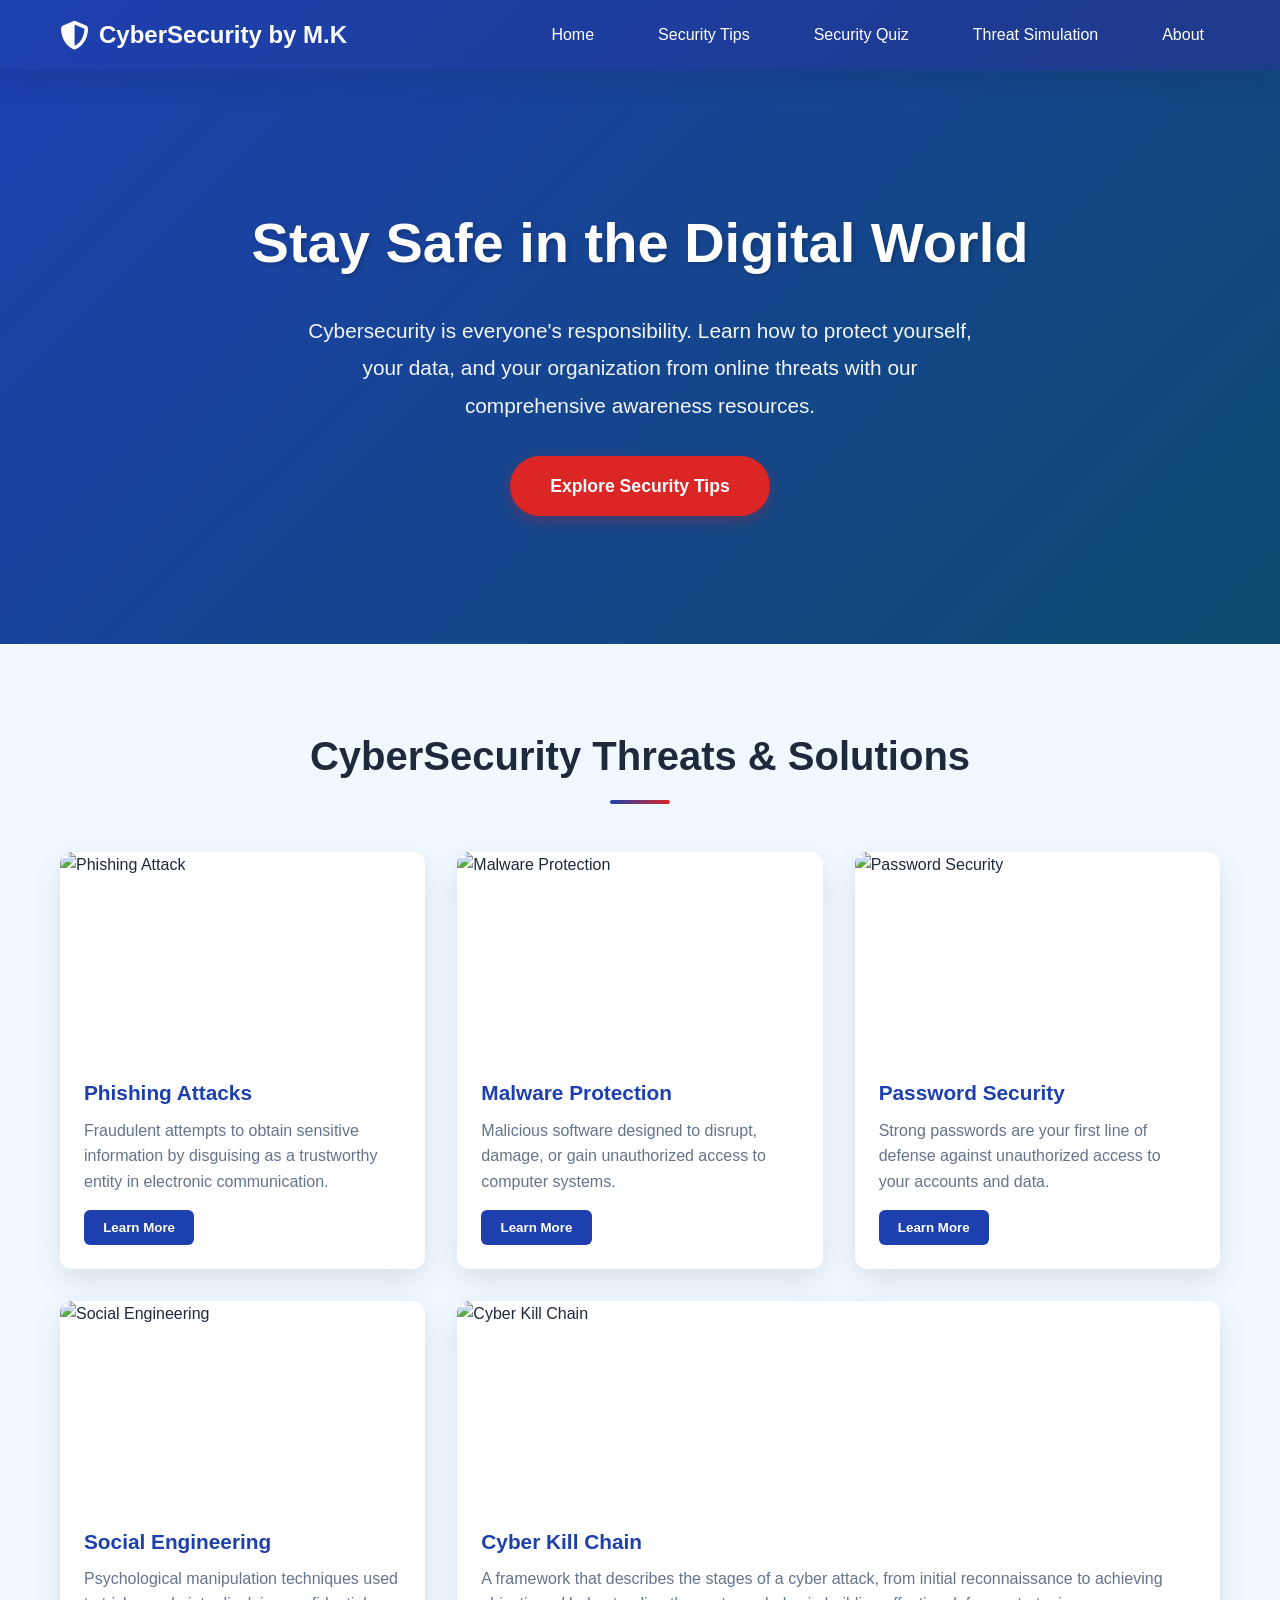
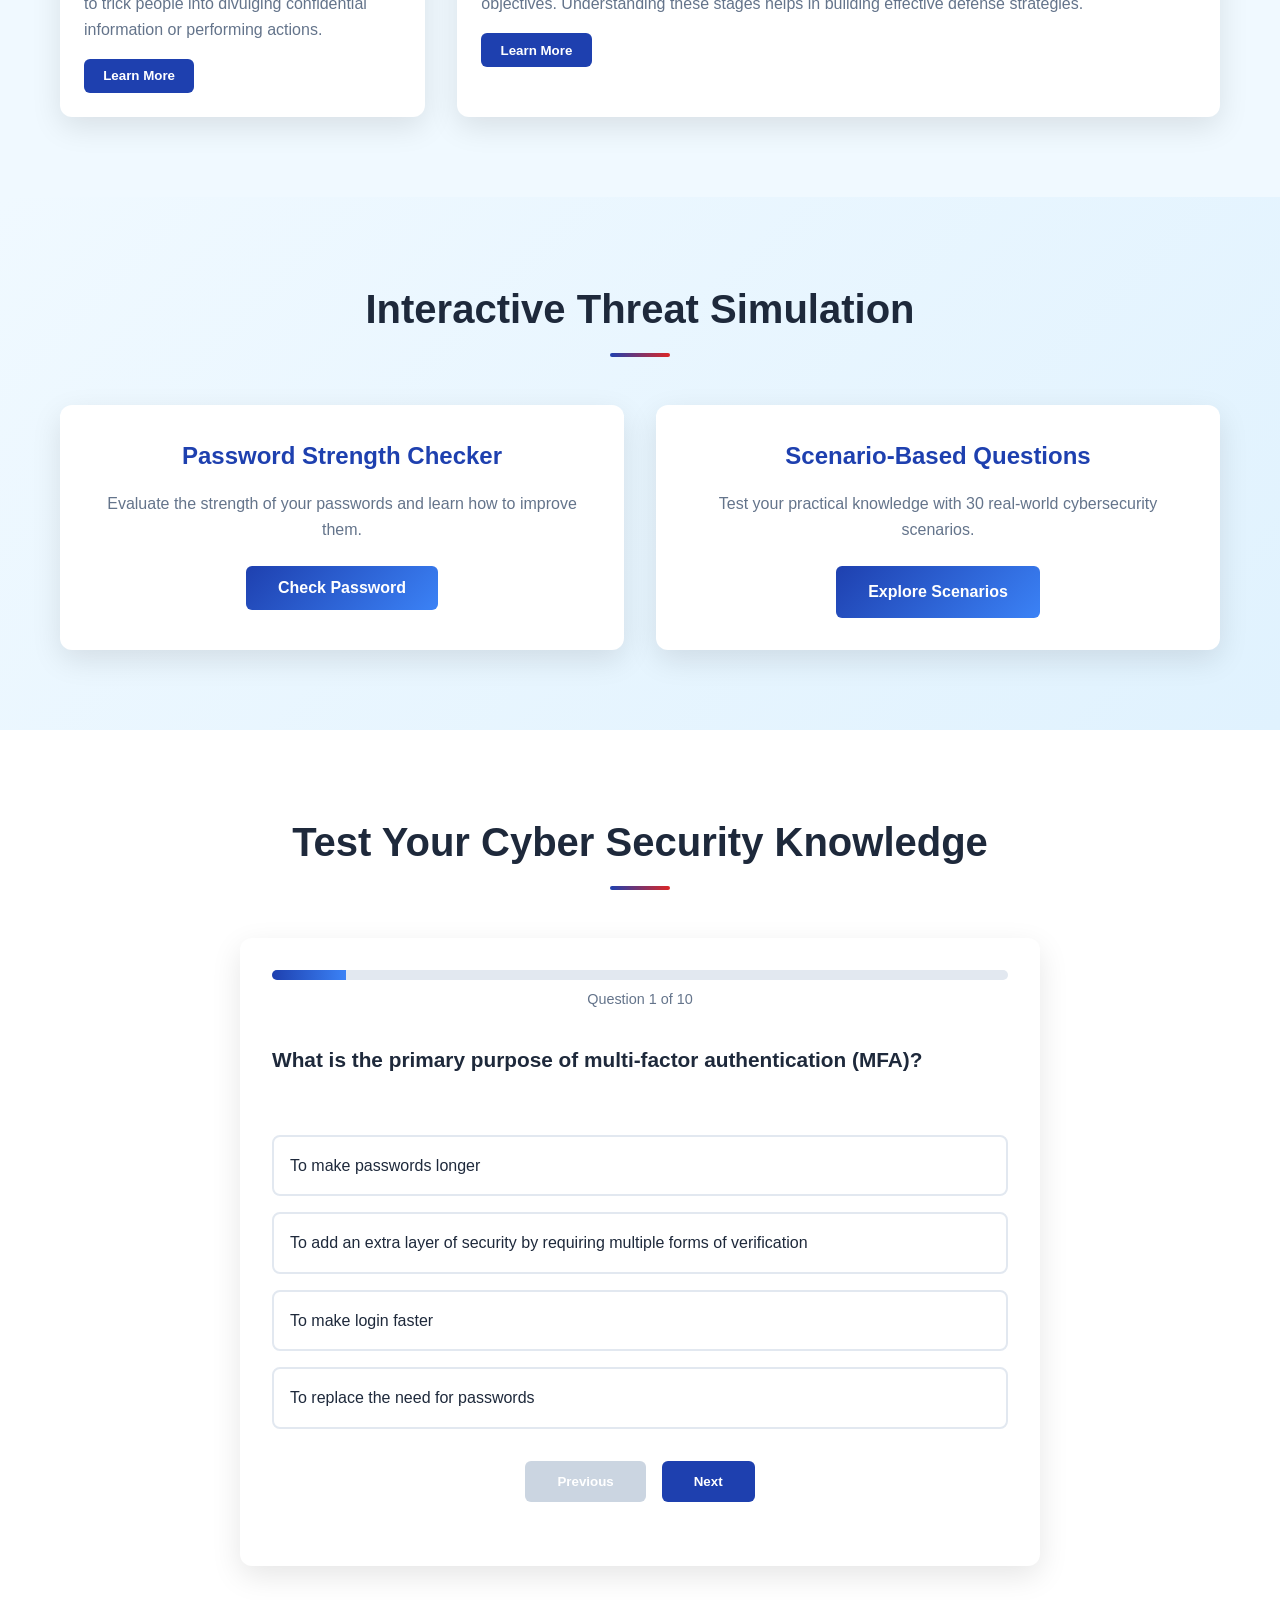
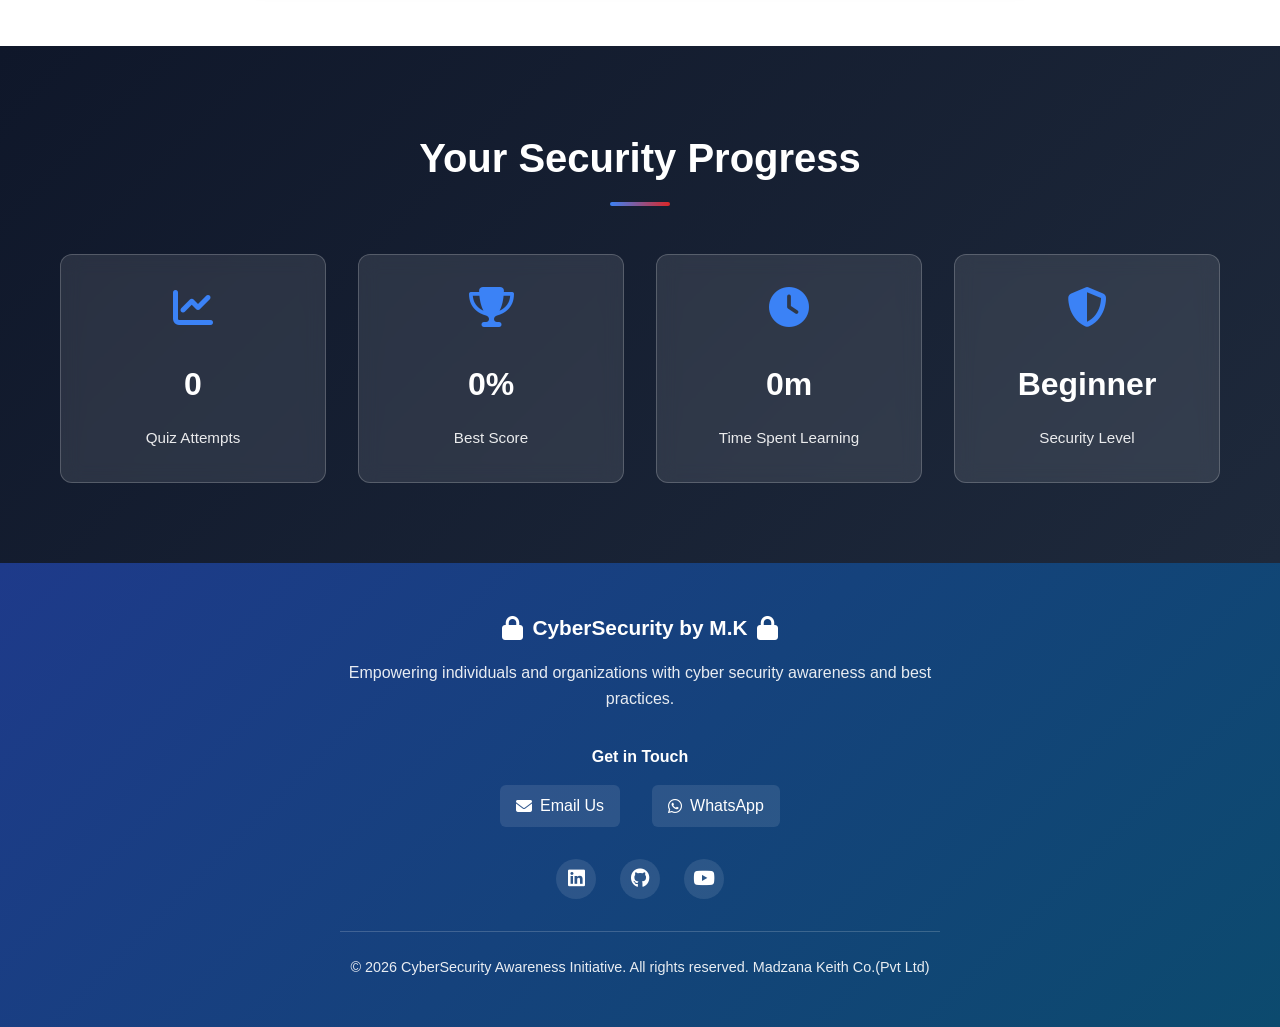
==== index.html @ 6b39a803 "Fix: Resolve 'CANNOT GET/' error and configure Docker for frontend serving - Added root route (/) to" ====
<!DOCTYPE html>
<html lang="en">
<head>
    <meta charset="UTF-8">
    <meta name="viewport" content="width=device-width, initial-scale=1.0">
    <link rel="icon" type="image/png" href="favicon.png">
    <title>CyberSecurity Awareness - Madzana Keith Co.(Pvt Ltd)</title>
    <link rel="stylesheet" href="https://cdnjs.cloudflare.com/ajax/libs/font-awesome/6.4.0/css/all.min.css">
    <link rel="stylesheet" href="styles.css">
</head>
<body>
    <!-- Header -->
    <header>
        <div class="container">
            <div class="header-content">
                <div class="logo">
                    <i class="fas fa-shield-alt"></i>
                    <h1>CyberSecurity by M.K</h1>
                </div>
                <nav>
                    <ul>
                        <li><a href="#home">Home</a></li>
                        <li><a href="#info">Security Tips</a></li>
                        <li><a href="#quiz">Security Quiz</a></li>
                        <li><a href="#simulation">Threat Simulation</a></li>
                        <li><a href="#about">About</a></li>
                    </ul>
                </nav>
            </div>
        </div>
    </header>

    <!-- Hero Section -->
    <section class="hero" id="home">
        <div class="container">
            <h2>Stay Safe in the Digital World</h2>
            <p>Cybersecurity is everyone's responsibility. Learn how to protect yourself, your data, and your organization from online threats with our comprehensive awareness resources.</p>
            <a href="#info" class="cta-button">Explore Security Tips</a>
        </div>
    </section>

    <!-- Info Cards Section -->
    <section class="info-section" id="info">
        <div class="container">
            <h2 class="section-title">CyberSecurity Threats & Solutions</h2>
            <div class="cards-container">
                <!-- Card 1 -->
                <div class="card">
                    <div class="card-image">
                        <img src="https://images.unsplash.com/photo-1550751827-4bd374c3f58b?ixlib=rb-4.0.3&ixid=M3wxMjA3fDB8MHxwaG90by1wYWdlfHx8fGVufDB8fHx8fA%3D%3D&auto=format&fit=crop&w=1470&q=80" alt="Phishing Attack">
                    </div>
                    <div class="card-content">
                        <h3>Phishing Attacks</h3>
                        <p>Fraudulent attempts to obtain sensitive information by disguising as a trustworthy entity in electronic communication.</p>
                        <button class="expand-btn">Learn More</button>
                    </div>
                    <div class="expanded-content">
                        <h4>How to Identify Phishing:</h4>
                        <ul>
                            <li>Check for spelling and grammar mistakes</li>
                            <li>Hover over links to see the actual URL</li>
                            <li>Be suspicious of urgent or threatening language</li>
                            <li>Verify the sender's email address</li>
                        </ul>
                        <h4>Protection Measures:</h4>
                        <ul>
                            <li>Use email filtering tools</li>
                            <li>Enable multi-factor authentication</li>
                            <li>Regularly update your software</li>
                            <li>Educate employees about phishing tactics</li>
                        </ul>
                    </div>
                </div>

                <!-- Card 2 -->
                <div class="card">
                    <div class="card-image">
                        <img src="https://images.unsplash.com/photo-1563013544-824ae1b704d3?ixlib=rb-4.0.3&ixid=M3wxMjA3fDB8MHxwaG90by1wYWdlfHx8fGVufDB8fHx8fA%3D%3D&auto=format&fit=crop&w=1470&q=80" alt="Malware Protection">
                    </div>
                    <div class="card-content">
                        <h3>Malware Protection</h3>
                        <p>Malicious software designed to disrupt, damage, or gain unauthorized access to computer systems.</p>
                        <button class="expand-btn">Learn More</button>
                    </div>
                    <div class="expanded-content">
                        <h4>Common Types of Malware:</h4>
                        <ul>
                            <li>Viruses - Self-replicating programs that infect other files</li>
                            <li>Ransomware - Encrypts files and demands payment for decryption</li>
                            <li>Spyware - Secretly monitors user activity</li>
                            <li>Trojans - Disguised as legitimate software</li>
                        </ul>
                        <h4>Prevention Strategies:</h4>
                        <ul>
                            <li>Install reputable antivirus software</li>
                            <li>Keep all software updated</li>
                            <li>Don't download files from untrusted sources</li>
                            <li>Regularly back up important data</li>
                        </ul>
                    </div>
                </div>

                <!-- Card 3 -->
                <div class="card">
                    <div class="card-image">
                        <img src="https://images.unsplash.com/photo-1614064641938-3bbee52942c7?ixlib=rb-4.0.3&ixid=M3wxMjA3fDB8MHxwaG90by1wYWdlfHx8fGVufDB8fHx8fA%3D%3D&auto=format&fit=crop&w=1470&q=80" alt="Password Security">
                    </div>
                    <div class="card-content">
                        <h3>Password Security</h3>
                        <p>Strong passwords are your first line of defense against unauthorized access to your accounts and data.</p>
                        <button class="expand-btn">Learn More</button>
                    </div>
                    <div class="expanded-content">
                        <h4>Creating Strong Passwords:</h4>
                        <ul>
                            <li>Use at least 12 characters</li>
                            <li>Combine uppercase, lowercase, numbers, and symbols</li>
                            <li>Avoid dictionary words and personal information</li>
                            <li>Use passphrases instead of passwords</li>
                        </ul>
                        <h4>Best Practices:</h4>
                        <ul>
                            <li>Use a password manager</li>
                            <li>Enable two-factor authentication</li>
                            <li>Never reuse passwords across accounts</li>
                            <li>Change passwords after security breaches</li>
                        </ul>
                    </div>
                </div>

                <!-- Card 4 - Social Engineering -->
                <div class="card">
                    <div class="card-image">
                        <img src="https://images.unsplash.com/photo-1516321318423-f06f85e504b3?ixlib=rb-4.0.3&auto=format&fit=crop&w=1470&q=80" alt="Social Engineering">
                    </div>
                    <div class="card-content">
                        <h3>Social Engineering</h3>
                        <p>Psychological manipulation techniques used to trick people into divulging confidential information or performing actions.</p>
                        <button class="expand-btn">Learn More</button>
                    </div>
                    <div class="expanded-content">
                        <h4>Common Techniques:</h4>
                        <ul>
                            <li>Pretexting - Creating fake scenarios to gain trust</li>
                            <li>Baiting - Offering something enticing to spark curiosity</li>
                            <li>Tailgating - Following authorized personnel into secure areas</li>
                            <li>Quid pro quo - Offering services in exchange for information</li>
                        </ul>
                        <h4>Defense Strategies:</h4>
                        <ul>
                            <li>Verify identity before sharing information</li>
                            <li>Be skeptical of unsolicited offers</li>
                            <li>Follow company security protocols</li>
                            <li>Report suspicious activities immediately</li>
                        </ul>
                    </div>
                </div>

                <!-- Card 5 - Cyber Kill Chain -->
                <div class="card two-column-card">
                    <div class="card-image">
                        <img src="https://images.unsplash.com/photo-1558494949-ef010cbdcc31?ixlib=rb-4.0.3&auto=format&fit=crop&w=1470&q=80" alt="Cyber Kill Chain">
                    </div>
                    <div class="card-content">
                        <h3>Cyber Kill Chain</h3>
                        <p>A framework that describes the stages of a cyber attack, from initial reconnaissance to achieving objectives. Understanding these stages helps in building effective defense strategies.</p>
                        <button class="expand-btn">Learn More</button>
                    </div>
                    <div class="expanded-content">
                        <h4>The 7 Stages of Cyber Kill Chain:</h4>
                        <div class="kill-chain-stages">
                            <div class="stage">
                                <h5>1. Reconnaissance</h5>
                                <p>Attackers research and identify targets, gathering information about the organization and potential vulnerabilities.</p>
                            </div>
                            <div class="stage">
                                <h5>2. Weaponization</h5>
                                <p>Creating malicious payloads and coupling them with exploits to create deliverable weapons.</p>
                            </div>
                            <div class="stage">
                                <h5>3. Delivery</h5>
                                <p>Transmitting the weapon to the target through email attachments, websites, or USB drives.</p>
                            </div>
                            <div class="stage">
                                <h5>4. Exploitation</h5>
                                <p>Triggering the intruder's code to exploit vulnerabilities in applications or systems.</p>
                            </div>
                            <div class="stage">
                                <h5>5. Installation</h5>
                                <p>Installing malware on the victim's system to maintain persistence and remote access.</p>
                            </div>
                            <div class="stage">
                                <h5>6. Command & Control</h5>
                                <p>Establishing communication channels between the compromised system and attacker's infrastructure.</p>
                            </div>
                            <div class="stage">
                                <h5>7. Actions on Objectives</h5>
                                <p>Achieving the original goals such as data exfiltration, system destruction, or lateral movement.</p>
                            </div>
                        </div>
                        <h4>Protection Measures by Stage:</h4>
                        <ul>
                            <li><strong>Reconnaissance:</strong> Limit public information exposure, monitor for suspicious scanning</li>
                            <li><strong>Weaponization:</strong> Keep systems updated, use threat intelligence feeds</li>
                            <li><strong>Delivery:</strong> Email filtering, web filtering, user awareness training</li>
                            <li><strong>Exploitation:</strong> Patch management, application security testing</li>
                            <li><strong>Installation:</strong> Antivirus/anti-malware, application whitelisting</li>
                            <li><strong>Command & Control:</strong> Network monitoring, DNS filtering, firewall rules</li>
                            <li><strong>Actions on Objectives:</strong> Data loss prevention, network segmentation, incident response</li>
                        </ul>
                    </div>
                </div>
            </div>
        </div>
    </section>

    <!-- Threat Simulation Section -->
    <section class="simulation-section" id="simulation">
        <div class="container">
            <h2 class="section-title">Interactive Threat Simulation</h2>
            <div class="simulation-container">
                <div class="simulation-card">
                    <h3>Password Strength Checker</h3>
                    <p>Evaluate the strength of your passwords and learn how to improve them.</p>
                    <button class="simulation-btn" onclick="openPasswordChecker()">Check Password</button>
                </div>
                <div class="simulation-card">
                    <h3>Scenario-Based Questions</h3>
                    <p>Test your practical knowledge with 30 real-world cybersecurity scenarios.</p>
                    <a href="scenario.html" class="simulation-btn">Explore Scenarios</a>
                </div>
            </div>
        </div>
    </section>

    <!-- Quiz Section -->
    <section class="quiz-section" id="quiz">
        <div class="container">
            <h2 class="section-title">Test Your Cyber Security Knowledge</h2>
            <div class="quiz-container">
                <div class="quiz-progress">
                    <div class="progress-bar">
                        <div class="progress-fill" id="progress-fill"></div>
                    </div>
                    <p id="progress-text">Question 1 of 10</p>
                </div>
                <div class="quiz-question" id="question">Question will appear here</div>
                <div class="quiz-options" id="options">
                    <!-- Options will be inserted by JavaScript -->
                </div>
                <div class="quiz-controls">
                    <button class="quiz-btn" id="prev-btn" disabled>Previous</button>
                    <button class="quiz-btn" id="next-btn">Next</button>
                </div>
                <div class="quiz-result" id="result"></div>
            </div>
        </div>
    </section>

    <!-- Analytics Dashboard -->
    <section class="analytics-section">
        <div class="container">
            <h2 class="section-title">Your Security Progress</h2>
            <div class="analytics-dashboard">
                <div class="stat-card">
                    <i class="fas fa-chart-line"></i>
                    <h3 id="quiz-attempts">0</h3>
                    <p>Quiz Attempts</p>
                </div>
                <div class="stat-card">
                    <i class="fas fa-trophy"></i>
                    <h3 id="best-score">0%</h3>
                    <p>Best Score</p>
                </div>
                <div class="stat-card">
                    <i class="fas fa-clock"></i>
                    <h3 id="time-spent">0m</h3>
                    <p>Time Spent Learning</p>
                </div>
                <div class="stat-card">
                    <i class="fas fa-shield-alt"></i>
                    <h3 id="security-level">Beginner</h3>
                    <p>Security Level</p>
                </div>
            </div>
        </div>
    </section>

    <!-- Popup Overlay -->
    <div class="popup-overlay" id="popup-overlay"></div>

    <!-- Enhanced Popups -->
    <div class="popup" id="popup1">
        <button class="popup-close" id="close-popup1">&times;</button>
        <h3><i class="fas fa-exclamation-triangle"></i> Security Alert!</h3>
        <p>Your system may be at risk! Always verify the authenticity of emails requesting personal information. Legitimate organizations will never ask for passwords via email.</p>
        <p><strong>Tip:</strong> Enable two-factor authentication on all important accounts for an extra layer of security.</p>
        <div class="popup-actions">
            <button class="popup-btn" onclick="showSecurityTips()">Learn More</button>
            <button class="popup-btn secondary" onclick="dismissPopup('popup1')">Dismiss</button>
        </div>
    </div>

    <div class="popup" id="popup2">
        <button class="popup-close" id="close-popup2">&times;</button>
        <h3><i class="fas fa-shield-alt"></i> Update Required</h3>
        <p>Outdated software is one of the most common security vulnerabilities. Ensure all your applications and operating systems are updated to the latest versions.</p>
        <p><strong>Tip:</strong> Enable automatic updates whenever possible to stay protected against newly discovered threats.</p>
        <div class="popup-actions">
            <button class="popup-btn" onclick="checkForUpdates()">Check Updates</button>
            <button class="popup-btn secondary" onclick="dismissPopup('popup2')">Later</button>
        </div>
    </div>

    <div class="popup" id="popup3">
        <button class="popup-close" id="close-popup3">&times;</button>
        <h3><i class="fas fa-wifi"></i> Network Security Warning</h3>
        <p>You may be connected to an unsecured network. Avoid accessing sensitive information on public Wi-Fi networks.</p>
        <p><strong>Tip:</strong> Use a VPN when connecting to public networks for enhanced security.</p>
        <div class="popup-actions">
            <button class="popup-btn" onclick="showNetworkTips()">Security Tips</button>
            <button class="popup-btn secondary" onclick="dismissPopup('popup3')">Got It</button>
        </div>
    </div>

    <!-- Password Checker Modal -->
    <div class="modal" id="password-modal">
        <div class="modal-content">
            <span class="modal-close" onclick="closeModal('password-modal')">&times;</span>
            <h3>Password Strength Checker</h3>
            <div class="password-input-container">
                <input type="password" id="password-input" placeholder="Enter your password">
                <button type="button" id="toggle-password" onclick="togglePasswordVisibility()">
                    <i class="fas fa-eye"></i>
                </button>
            </div>
            <div class="password-strength" id="password-strength">
                <div class="strength-bar">
                    <div class="strength-fill" id="strength-fill"></div>
                </div>
                <p id="strength-text">Enter a password to check its strength</p>
            </div>
            <div class="password-tips" id="password-tips"></div>
        </div>
    </div>

    <!-- Footer -->
    <footer id="about">
        <div class="container">
            <div class="footer-content">
                <div class="logo">
                    <i class="fas fa-lock"></i>
                    <h1>CyberSecurity by M.K</h1>
                    <i class="fas fa-lock"></i>    
                </div>
                <p>Empowering individuals and organizations with cyber security awareness and best practices.</p>
                <div class="contact-info">
                    <h4>Get in Touch</h4>
                    <div class="contact-links">
                        <a href="mailto:keith.madzana25@vupune.ac.in" class="contact-link">
                            <i class="fas fa-envelope"></i>
                            <span>Email Us</span>
                        </a>
                        <a href="https://wa.me/263714415163" class="contact-link" target="_blank">
                            <i class="fab fa-whatsapp"></i>
                            <span>WhatsApp</span>
                        </a>
                    </div>
                </div>
                <div class="social-icons">
                    <a href="https://www.linkedin.com/in/keith-madzana-040316386" aria-label="LinkedIn" target="_blank"><i class="fab fa-linkedin"></i></a>
                    <a href="https://github.com/keithmadzana25-cmd" aria-label="GitHub" target="_blank"><i class="fab fa-github"></i></a>
                    <a href="https://youtube.com/@m.kmighty?si=bsdVH7_eii7dQV8I" aria-label="YouTube" target="_blank"><i class="fab fa-youtube"></i></a>
                </div>
                <p class="copyright">&copy; 2026 CyberSecurity Awareness Initiative. All rights reserved. Madzana Keith Co.(Pvt Ltd)</p>
            </div>
        </div>
    </footer>

    <script src="script.js"></script>
</body>
</html>
---- styles.css ----
/* ========================================
   CYBERSECURITY AWARENESS WEBSITE
   Madzana Keith Co. (Pvt Ltd)
   ======================================== */

/* CSS Variables */
:root {
    --primary-color: #1e40af;
    --primary-light: #3b82f6;
    --primary-dark: #1e3a8a;
    --secondary-color: #dc2626;
    --success-color: #16a34a;
    --warning-color: #ea580c;
    --info-color: #0ea5e9;
    --danger-color: #dc2626;
    --dark-bg: #0f172a;
    --light-bg: #f0f9ff;
    --text-dark: #1e293b;
    --text-light: #64748b;
    --border-color: #e2e8f0;
    --shadow: 0 10px 30px rgba(0, 0, 0, 0.1);
    --shadow-lg: 0 20px 40px rgba(0, 0, 0, 0.15);
    --transition: all 0.3s ease;
}

/* ========================================
   RESET & BASE STYLES
   ======================================== */

* {
    margin: 0;
    padding: 0;
    box-sizing: border-box;
}

html {
    scroll-behavior: smooth;
}

body {
    font-family: 'Segoe UI', Tahoma, Geneva, Verdana, sans-serif;
    color: var(--text-dark);
    background-color: #ffffff;
    line-height: 1.6;
    overflow-x: hidden;
}

img {
    max-width: 100%;
    height: auto;
}

a {
    text-decoration: none;
    color: inherit;
    transition: var(--transition);
}

button {
    cursor: pointer;
    border: none;
    font-family: inherit;
    transition: var(--transition);
}

/* ========================================
   CONTAINER & GRID
   ======================================== */

.container {
    max-width: 1200px;
    margin: 0 auto;
    padding: 0 20px;
}

/* ========================================
   HEADER & NAVIGATION
   ======================================== */

header {
    background: linear-gradient(135deg, var(--primary-color) 0%, var(--primary-dark) 100%);
    color: white;
    padding: 1rem 0;
    position: sticky;
    top: 0;
    z-index: 1000;
    box-shadow: var(--shadow);
}

.header-content {
    display: flex;
    justify-content: space-between;
    align-items: center;
}

.logo {
    display: flex;
    align-items: center;
    gap: 10px;
    font-size: 1.2rem;
    font-weight: bold;
}

.logo i {
    font-size: 1.8rem;
}

.logo h1 {
    font-size: 1.5rem;
    margin: 0;
}

nav ul {
    display: flex;
    list-style: none;
    gap: 2rem;
}

nav a {
    color: white;
    font-weight: 500;
    padding: 0.5rem 1rem;
    border-radius: 4px;
    transition: var(--transition);
}

nav a:hover {
    background-color: rgba(255, 255, 255, 0.2);
    transform: translateY(-2px);
}

/* ========================================
   HERO SECTION
   ======================================== */

.hero {
    background: linear-gradient(135deg, var(--primary-color) 0%, #0c4a6e 100%);
    color: white;
    padding: 8rem 0;
    text-align: center;
    min-height: 500px;
    display: flex;
    align-items: center;
    justify-content: center;
}

.hero h2 {
    font-size: 3.5rem;
    margin-bottom: 1.5rem;
    font-weight: 800;
    text-shadow: 2px 2px 4px rgba(0, 0, 0, 0.2);
}

.hero p {
    font-size: 1.3rem;
    margin-bottom: 2rem;
    max-width: 700px;
    margin-left: auto;
    margin-right: auto;
    line-height: 1.8;
    opacity: 0.95;
}

.cta-button {
    display: inline-block;
    background-color: var(--secondary-color);
    color: white;
    padding: 1rem 2.5rem;
    border-radius: 50px;
    font-size: 1.1rem;
    font-weight: 600;
    transition: var(--transition);
    box-shadow: 0 5px 15px rgba(220, 38, 38, 0.3);
}

.cta-button:hover {
    background-color: #b91c1c;
    transform: translateY(-3px);
    box-shadow: 0 8px 25px rgba(220, 38, 38, 0.4);
}

/* ========================================
   SECTION STYLES
   ======================================== */

section {
    padding: 5rem 0;
}

.section-title {
    font-size: 2.5rem;
    text-align: center;
    margin-bottom: 3rem;
    color: var(--text-dark);
    font-weight: 700;
    position: relative;
    padding-bottom: 1rem;
}

.section-title::after {
    content: '';
    position: absolute;
    bottom: 0;
    left: 50%;
    transform: translateX(-50%);
    width: 60px;
    height: 4px;
    background: linear-gradient(90deg, var(--primary-color), var(--secondary-color));
    border-radius: 2px;
}

/* ========================================
   INFO SECTION & CARDS
   ======================================== */

.info-section {
    background-color: var(--light-bg);
}

.cards-container {
    display: grid;
    grid-template-columns: repeat(auto-fit, minmax(320px, 1fr));
    gap: 2rem;
}

.card {
    background: white;
    border-radius: 12px;
    overflow: hidden;
    box-shadow: var(--shadow);
    transition: var(--transition);
    cursor: pointer;
}

.card:hover {
    transform: translateY(-10px);
    box-shadow: var(--shadow-lg);
}

.card-image {
    height: 200px;
    overflow: hidden;
    position: relative;
}

.card-image img {
    width: 100%;
    height: 100%;
    object-fit: cover;
    transition: var(--transition);
}

.card:hover .card-image img {
    transform: scale(1.1);
}

.card-content {
    padding: 1.5rem;
}

.card-content h3 {
    font-size: 1.3rem;
    margin-bottom: 0.5rem;
    color: var(--primary-color);
}

.card-content p {
    color: var(--text-light);
    margin-bottom: 1rem;
    line-height: 1.6;
}

.expand-btn {
    background-color: var(--primary-color);
    color: white;
    padding: 0.6rem 1.2rem;
    border-radius: 6px;
    font-weight: 600;
    transition: var(--transition);
}

.expand-btn:hover {
    background-color: var(--primary-dark);
    transform: translateX(5px);
}

.expanded-content {
    display: none;
    padding: 1.5rem;
    border-top: 2px solid var(--border-color);
    background-color: #f8fafc;
}

.expanded-content.active {
    display: block;
    animation: slideDown 0.3s ease;
}

.expanded-content h4 {
    color: var(--primary-color);
    margin-top: 1rem;
    margin-bottom: 0.5rem;
    font-size: 1.1rem;
}

.expanded-content ul {
    list-style: none;
    margin-bottom: 1rem;
}

.expanded-content li {
    padding: 0.5rem 0;
    padding-left: 1.5rem;
    position: relative;
    color: var(--text-light);
}

.expanded-content li::before {
    content: '✓';
    position: absolute;
    left: 0;
    color: var(--success-color);
    font-weight: bold;
}

.large-card {
    grid-column: 1 / -1;
}

.two-column-card {
    grid-column: span 2;
}

.kill-chain-stages {
    display: grid;
    grid-template-columns: repeat(auto-fit, minmax(200px, 1fr));
    gap: 1rem;
    margin: 1rem 0;
}

.stage {
    background-color: white;
    padding: 1.2rem;
    border-left: 4px solid var(--primary-color);
    border-radius: 8px;
}

.stage h5 {
    color: var(--primary-color);
    margin-bottom: 0.5rem;
}

.stage p {
    font-size: 0.95rem;
    color: var(--text-light);
    line-height: 1.5;
}

/* ========================================
   SIMULATION SECTION
   ======================================== */

.simulation-section {
    background: linear-gradient(135deg, #f0f9ff 0%, #e0f2fe 100%);
}

.simulation-container {
    display: grid;
    grid-template-columns: repeat(auto-fit, minmax(300px, 1fr));
    gap: 2rem;
}

.simulation-card {
    background: white;
    padding: 2rem;
    border-radius: 12px;
    text-align: center;
    box-shadow: var(--shadow);
    transition: var(--transition);
}

.simulation-card:hover {
    transform: translateY(-5px);
    box-shadow: var(--shadow-lg);
}

.simulation-card h3 {
    color: var(--primary-color);
    margin-bottom: 1rem;
    font-size: 1.5rem;
}

.simulation-card p {
    color: var(--text-light);
    margin-bottom: 1.5rem;
}

.simulation-btn {
    background: linear-gradient(135deg, var(--primary-color), var(--primary-light));
    color: white;
    padding: 0.8rem 2rem;
    border-radius: 6px;
    font-weight: 600;
    font-size: 1rem;
    transition: var(--transition);
    display: inline-block;
    text-decoration: none;
    border: none;
    cursor: pointer;
}

.simulation-btn:hover {
    transform: scale(1.05);
    box-shadow: 0 5px 15px rgba(30, 64, 175, 0.4);
}

/* ========================================
   QUIZ SECTION
   ======================================== */

.quiz-section {
    background-color: white;
}

.quiz-container {
    background: white;
    padding: 2rem;
    border-radius: 12px;
    box-shadow: var(--shadow);
    max-width: 800px;
    margin: 0 auto;
}

.quiz-progress {
    margin-bottom: 2rem;
}

.progress-bar {
    height: 10px;
    background-color: var(--border-color);
    border-radius: 10px;
    overflow: hidden;
    margin-bottom: 0.5rem;
}

.progress-fill {
    height: 100%;
    background: linear-gradient(90deg, var(--primary-color), var(--primary-light));
    width: 10%;
    transition: width 0.3s ease;
}

#progress-text {
    font-size: 0.9rem;
    color: var(--text-light);
    text-align: center;
}

.quiz-question {
    font-size: 1.3rem;
    font-weight: 600;
    color: var(--text-dark);
    margin: 2rem 0 1.5rem 0;
    min-height: 60px;
}

.quiz-options {
    display: flex;
    flex-direction: column;
    gap: 1rem;
    margin: 2rem 0;
}

.option {
    padding: 1rem;
    border: 2px solid var(--border-color);
    border-radius: 8px;
    cursor: pointer;
    transition: var(--transition);
    background-color: white;
    font-weight: 500;
}

.option:hover {
    border-color: var(--primary-color);
    background-color: var(--light-bg);
}

.option.selected {
    background-color: var(--primary-color);
    color: white;
    border-color: var(--primary-color);
}

.option.correct {
    background-color: var(--success-color);
    color: white;
    border-color: var(--success-color);
}

.option.incorrect {
    background-color: var(--danger-color);
    color: white;
    border-color: var(--danger-color);
}

.quiz-controls {
    display: flex;
    gap: 1rem;
    justify-content: center;
    margin: 2rem 0;
}

.quiz-btn {
    padding: 0.8rem 2rem;
    background-color: var(--primary-color);
    color: white;
    border-radius: 6px;
    font-weight: 600;
    transition: var(--transition);
}

.quiz-btn:hover:not(:disabled) {
    background-color: var(--primary-dark);
    transform: translateY(-2px);
}

.quiz-btn:disabled {
    background-color: #cbd5e1;
    cursor: not-allowed;
}

.quiz-result {
    background-color: var(--light-bg);
    padding: 1.5rem;
    border-radius: 8px;
    margin-top: 2rem;
    display: none;
    text-align: center;
}

.quiz-result.show {
    display: block;
    animation: slideUp 0.3s ease;
}

.quiz-result h3 {
    color: var(--primary-color);
    margin-bottom: 0.5rem;
}

/* ========================================
   ANALYTICS SECTION
   ======================================== */

.analytics-section {
    background: linear-gradient(135deg, var(--dark-bg) 0%, #1e293b 100%);
    color: white;
}

.analytics-section .section-title {
    color: white;
}

.analytics-section .section-title::after {
    background: linear-gradient(90deg, var(--primary-light), var(--secondary-color));
}

.analytics-dashboard {
    display: grid;
    grid-template-columns: repeat(auto-fit, minmax(200px, 1fr));
    gap: 2rem;
}

.stat-card {
    background: rgba(255, 255, 255, 0.1);
    padding: 2rem;
    border-radius: 12px;
    text-align: center;
    backdrop-filter: blur(10px);
    border: 1px solid rgba(255, 255, 255, 0.2);
    transition: var(--transition);
}

.stat-card:hover {
    background: rgba(255, 255, 255, 0.15);
    transform: translateY(-5px);
}

.stat-card i {
    font-size: 2.5rem;
    color: var(--primary-light);
    margin-bottom: 1rem;
}

.stat-card h3 {
    font-size: 2rem;
    margin: 1rem 0;
    font-weight: 700;
}

.stat-card p {
    font-size: 0.95rem;
    opacity: 0.9;
}

/* ========================================
   POPUP & MODAL STYLES
   ======================================== */

.popup-overlay {
    position: fixed;
    top: 0;
    left: 0;
    width: 100%;
    height: 100%;
    background-color: rgba(0, 0, 0, 0.5);
    display: none;
    z-index: 999;
    animation: fadeIn 0.3s ease;
}

.popup-overlay.active {
    display: block;
}

.popup {
    position: fixed;
    top: 50%;
    left: 50%;
    transform: translate(-50%, -50%);
    background: white;
    padding: 2rem;
    border-radius: 12px;
    box-shadow: var(--shadow-lg);
    max-width: 500px;
    z-index: 1000;
    display: none;
    animation: slideIn 0.3s ease;
}

.popup.active {
    display: block;
}

.popup-close {
    position: absolute;
    top: 1rem;
    right: 1rem;
    background: none;
    color: var(--text-light);
    font-size: 2rem;
    cursor: pointer;
    transition: var(--transition);
}

.popup-close:hover {
    color: var(--text-dark);
}

.popup h3 {
    color: var(--primary-color);
    margin-bottom: 1rem;
    font-size: 1.5rem;
}

.popup i {
    margin-right: 0.5rem;
}

.popup p {
    color: var(--text-light);
    margin-bottom: 1rem;
    line-height: 1.7;
}

.popup-actions {
    display: flex;
    gap: 1rem;
    margin-top: 1.5rem;
}

.popup-btn {
    flex: 1;
    padding: 0.8rem;
    border-radius: 6px;
    font-weight: 600;
    transition: var(--transition);
}

.popup-btn {
    background-color: var(--primary-color);
    color: white;
}

.popup-btn:hover {
    background-color: var(--primary-dark);
}

.popup-btn.secondary {
    background-color: var(--border-color);
    color: var(--text-dark);
}

.popup-btn.secondary:hover {
    background-color: #cbd5e1;
}

/* Modal */
.modal {
    position: fixed;
    top: 0;
    left: 0;
    width: 100%;
    height: 100%;
    background-color: rgba(0, 0, 0, 0.5);
    display: none;
    z-index: 1001;
    align-items: center;
    justify-content: center;
}

.modal.active {
    display: flex;
    animation: fadeIn 0.3s ease;
}

.modal-content {
    background: white;
    padding: 2.5rem;
    border-radius: 12px;
    max-width: 500px;
    width: 90%;
    position: relative;
    animation: slideIn 0.3s ease;
}

.modal-close {
    position: absolute;
    top: 1rem;
    right: 1rem;
    background: none;
    border: none;
    font-size: 2rem;
    cursor: pointer;
    color: var(--text-light);
    transition: var(--transition);
}

.modal-close:hover {
    color: var(--text-dark);
}

.modal-content h3 {
    color: var(--primary-color);
    margin-bottom: 1.5rem;
}

.password-input-container {
    display: flex;
    gap: 0.5rem;
    margin-bottom: 1.5rem;
}

.password-input-container input {
    flex: 1;
    padding: 0.8rem;
    border: 2px solid var(--border-color);
    border-radius: 6px;
    font-size: 1rem;
    transition: var(--transition);
}

.password-input-container input:focus {
    outline: none;
    border-color: var(--primary-color);
}

#toggle-password {
    background-color: var(--primary-color);
    color: white;
    padding: 0.8rem 1rem;
    border-radius: 6px;
    cursor: pointer;
    transition: var(--transition);
}

#toggle-password:hover {
    background-color: var(--primary-dark);
}

.strength-bar {
    height: 8px;
    background-color: var(--border-color);
    border-radius: 10px;
    overflow: hidden;
    margin-bottom: 0.5rem;
}

.strength-fill {
    height: 100%;
    width: 0%;
    background: linear-gradient(90deg, #dc2626, #ea580c, #16a34a);
    transition: width 0.3s ease;
}

#strength-text {
    font-size: 0.9rem;
    text-align: center;
    color: var(--text-light);
}

.password-tips {
    margin-top: 1rem;
}

.password-tips ul {
    list-style: none;
}

.password-tips li {
    padding: 0.5rem 0;
    padding-left: 1.5rem;
    position: relative;
    color: var(--text-light);
    font-size: 0.9rem;
}

.password-tips li::before {
    content: '✓';
    position: absolute;
    left: 0;
    color: var(--success-color);
}

/* ========================================
   FOOTER
   ======================================== */

footer {
    background: linear-gradient(135deg, var(--primary-dark) 0%, #0c4a6e 100%);
    color: white;
    padding: 3rem 0 1rem 0;
}

.footer-content {
    text-align: center;
}

.footer-content .logo {
    justify-content: center;
    font-size: 1rem;
    margin-bottom: 1rem;
}

.footer-content .logo h1 {
    font-size: 1.3rem;
}

.footer-content .logo i {
    font-size: 1.5rem;
}

.footer-content > p {
    max-width: 600px;
    margin: 0 auto 2rem auto;
    opacity: 0.9;
}

.contact-info {
    margin: 2rem 0;
}

.contact-info h4 {
    margin-bottom: 1rem;
}

.contact-links {
    display: flex;
    justify-content: center;
    gap: 2rem;
    flex-wrap: wrap;
}

.contact-link {
    display: inline-flex;
    align-items: center;
    gap: 0.5rem;
    padding: 0.5rem 1rem;
    background-color: rgba(255, 255, 255, 0.1);
    border-radius: 6px;
    transition: var(--transition);
}

.contact-link:hover {
    background-color: rgba(255, 255, 255, 0.2);
    transform: translateY(-2px);
}

.social-icons {
    display: flex;
    justify-content: center;
    gap: 1.5rem;
    margin: 2rem 0;
}

.social-icons a {
    display: inline-flex;
    align-items: center;
    justify-content: center;
    width: 40px;
    height: 40px;
    background-color: rgba(255, 255, 255, 0.1);
    border-radius: 50%;
    transition: var(--transition);
    font-size: 1.2rem;
}

.social-icons a:hover {
    background-color: rgba(255, 255, 255, 0.3);
    transform: translateY(-3px) scale(1.1);
}

.copyright {
    border-top: 1px solid rgba(255, 255, 255, 0.2);
    padding-top: 1.5rem;
    margin-top: 1.5rem;
    opacity: 0.8;
    font-size: 0.9rem;
}

/* ========================================
   ANIMATIONS
   ======================================== */

@keyframes slideDown {
    from {
        opacity: 0;
        transform: translateY(-10px);
    }
    to {
        opacity: 1;
        transform: translateY(0);
    }
}

@keyframes slideUp {
    from {
        opacity: 0;
        transform: translateY(10px);
    }
    to {
        opacity: 1;
        transform: translateY(0);
    }
}

@keyframes slideIn {
    from {
        opacity: 0;
        transform: translate(-50%, -60%);
    }
    to {
        opacity: 1;
        transform: translate(-50%, -50%);
    }
}

@keyframes fadeIn {
    from {
        opacity: 0;
    }
    to {
        opacity: 1;
    }
}

/* ========================================
   RESPONSIVE DESIGN
   ======================================== */

@media (max-width: 768px) {
    nav ul {
        gap: 1rem;
    }

    nav a {
        padding: 0.4rem 0.8rem;
        font-size: 0.9rem;
    }

    .hero h2 {
        font-size: 2.2rem;
    }

    .hero p {
        font-size: 1.1rem;
    }

    .section-title {
        font-size: 2rem;
    }

    .cards-container {
        grid-template-columns: 1fr;
        gap: 1.5rem;
    }

    .large-card {
        grid-column: 1;
    }

    .kill-chain-stages {
        grid-template-columns: 1fr;
    }

    .analytics-dashboard {
        grid-template-columns: repeat(2, 1fr);
    }

    .quiz-container {
        padding: 1.5rem;
    }

    .modal-content {
        padding: 1.5rem;
    }

    .logo h1 {
        font-size: 1.2rem;
    }

    .footer-content .logo h1 {
        font-size: 1.1rem;
    }

    .contact-links {
        gap: 1rem;
    }
}

@media (max-width: 480px) {
    .hero {
        padding: 4rem 0;
    }

    .hero h2 {
        font-size: 1.8rem;
    }

    .hero p {
        font-size: 1rem;
    }

    .section-title {
        font-size: 1.6rem;
    }

    nav ul {
        flex-direction: column;
        gap: 0.5rem;
    }

    .quiz-controls {
        flex-direction: column;
    }

    .analytics-dashboard {
        grid-template-columns: 1fr;
    }

    .modal-content {
        width: 95%;
        padding: 1.2rem;
    }

    .popup {
        width: 90%;
        padding: 1.5rem;
    }

    .logo h1 {
        font-size: 1rem;
    }

    .logo i {
        font-size: 1.3rem;
    }
}
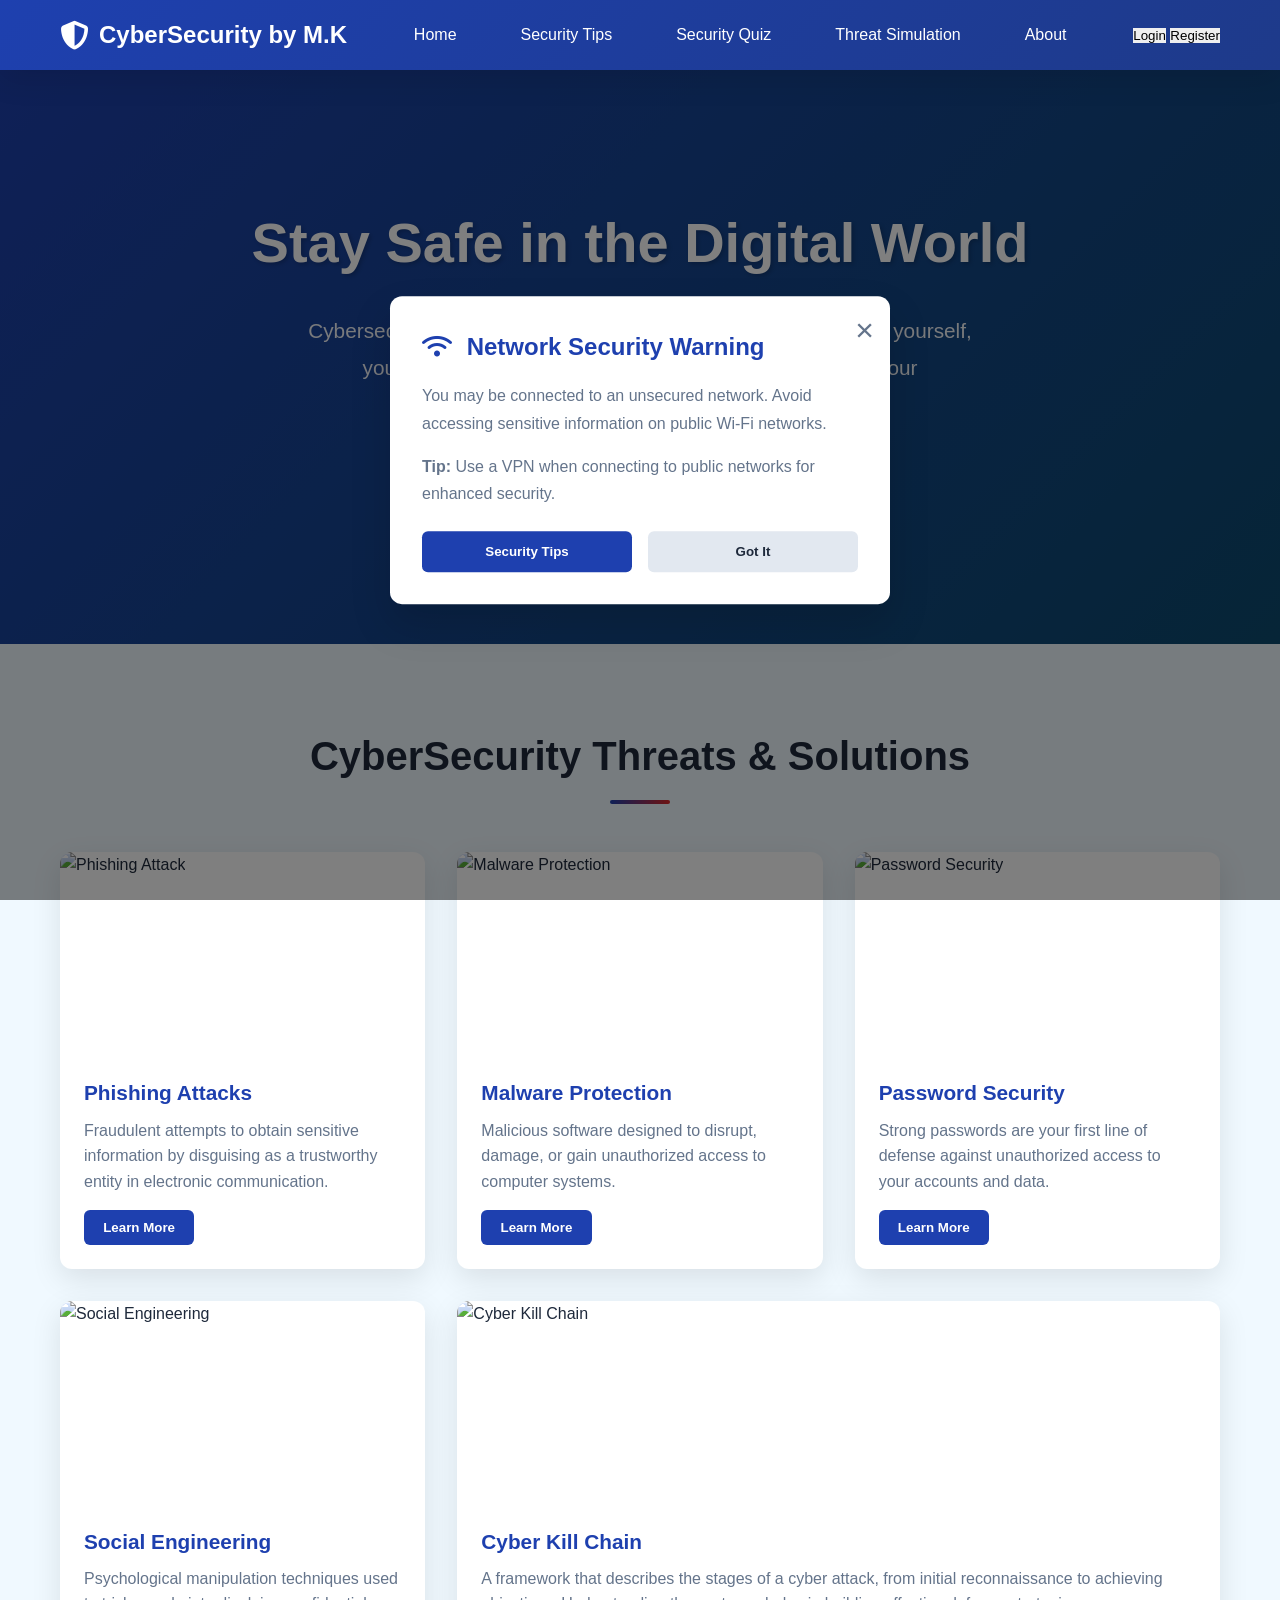
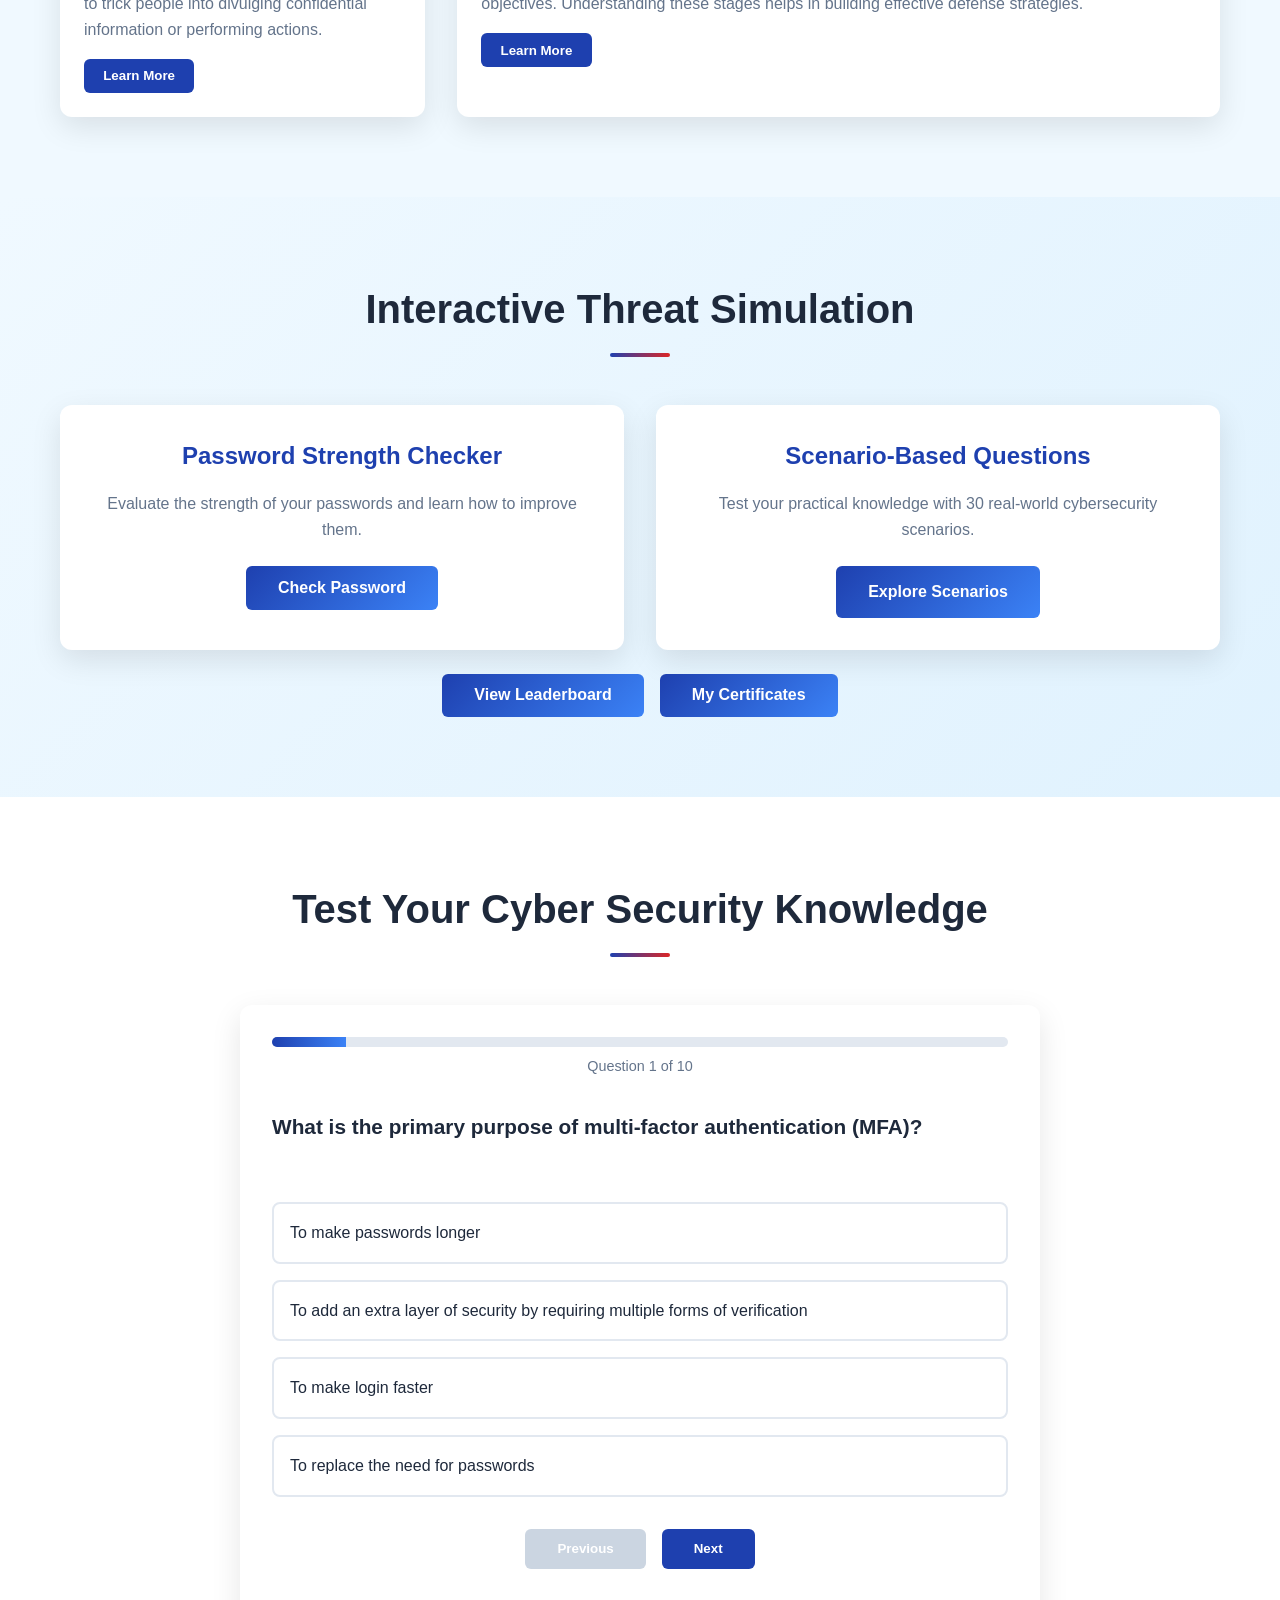
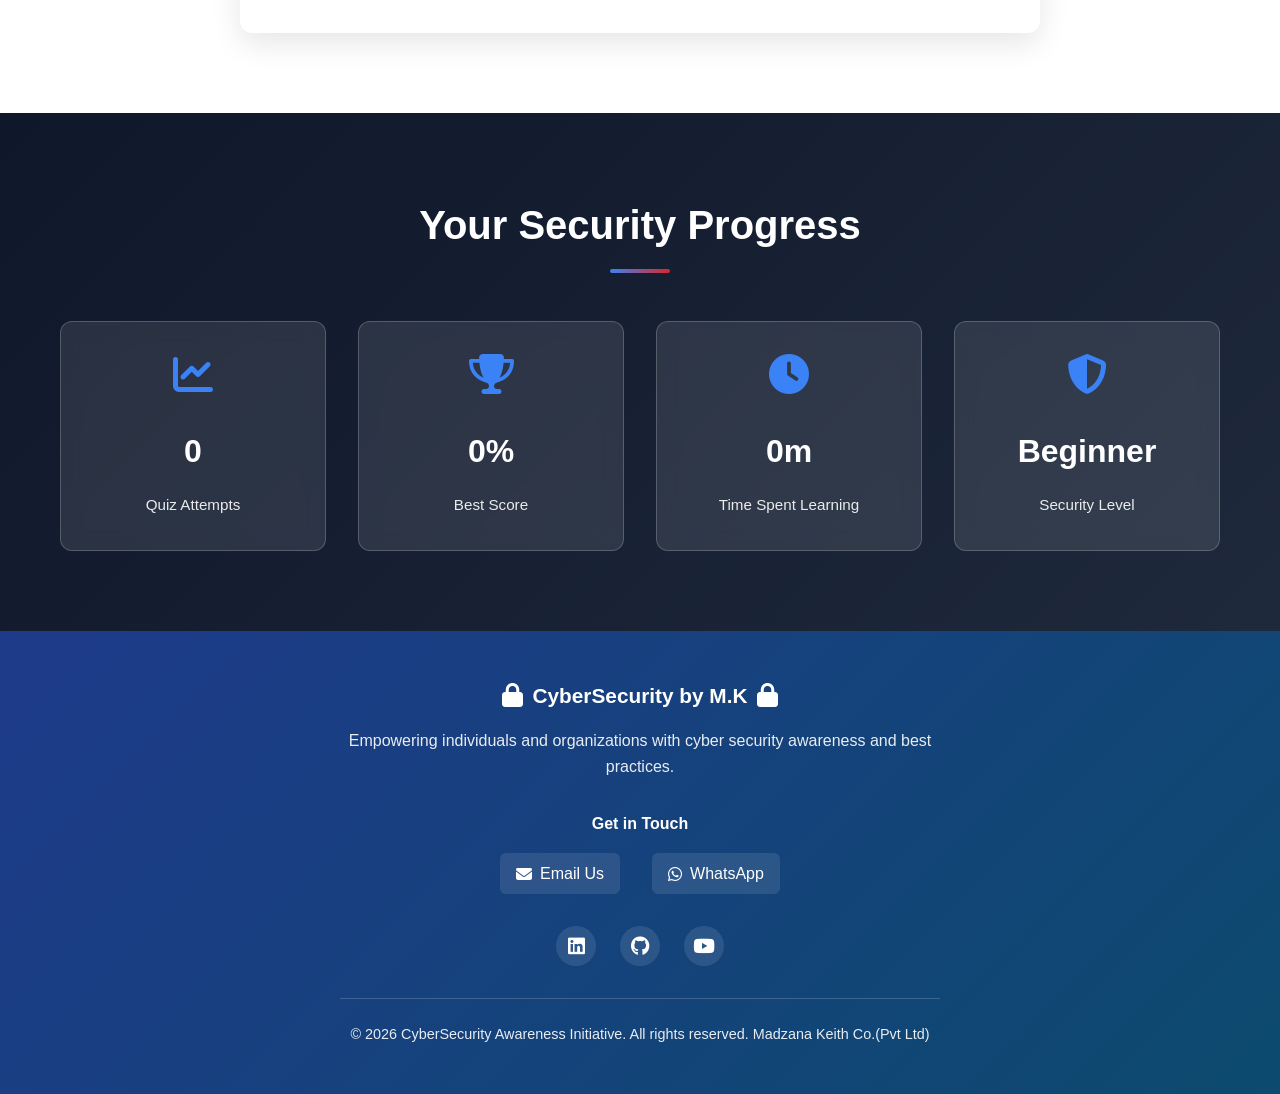
==== commit 3934263f: "chore: prepare release v1.0.0 — backend quiz validation, frontend wiring, CI and deployment files, a" ====
--- a/index.html
+++ b/index.html
@@ -26,6 +26,7 @@
                         <li><a href="#about">About</a></li>
                     </ul>
                 </nav>
+                <div id="auth-container" class="auth-container"></div>
             </div>
         </div>
     </header>
@@ -229,6 +230,11 @@
                     <p>Test your practical knowledge with 30 real-world cybersecurity scenarios.</p>
                     <a href="scenario.html" class="simulation-btn">Explore Scenarios</a>
                 </div>
+            </div>
+            <div class="simulation-actions" style="margin-top: 1.5rem; display: flex; gap: 1rem; flex-wrap: wrap; justify-content: center;">
+                <button class="simulation-btn" onclick="showLeaderboard()">View Leaderboard</button>
+                <button class="simulation-btn" onclick="showCertificates()">My Certificates</button>
+            </div>
             </div>
         </div>
     </section>
@@ -377,6 +383,11 @@
         </div>
     </footer>
 
+    <script src="api-client.js"></script>
+    <script src="auth-module.js"></script>
+    <script src="quiz-module.js"></script>
+    <script src="leaderboard-module.js"></script>
+    <script src="certificate-module.js"></script>
     <script src="script.js"></script>
 </body>
 </html>
